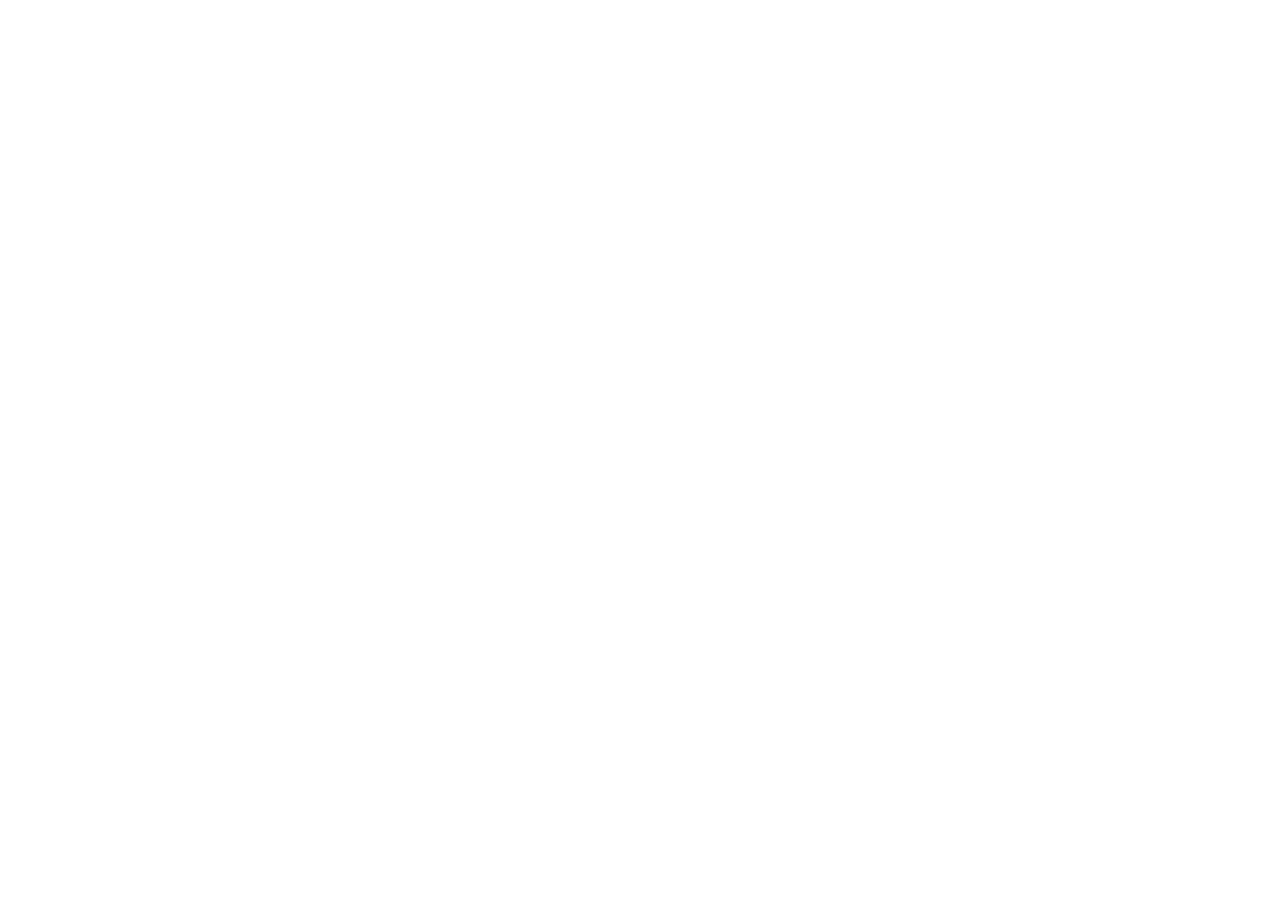
==== 014_/index.html @ b4be9fc0 "make file structure" ====
<!DOCTYPE html>
<html lang="en">
  <head>
    <meta charset="UTF-8" />
    <meta name="viewport" content="width=device-width, initial-scale=1.0" />
    <title>Document</title>
    <link rel="stylesheet" href="style.css" />
  </head>
  <body>
    <div class="viz"></div>
    <script src="static/libs/d3.min.js"></script>
    <script src="script.js"></script>
  </body>
</html>
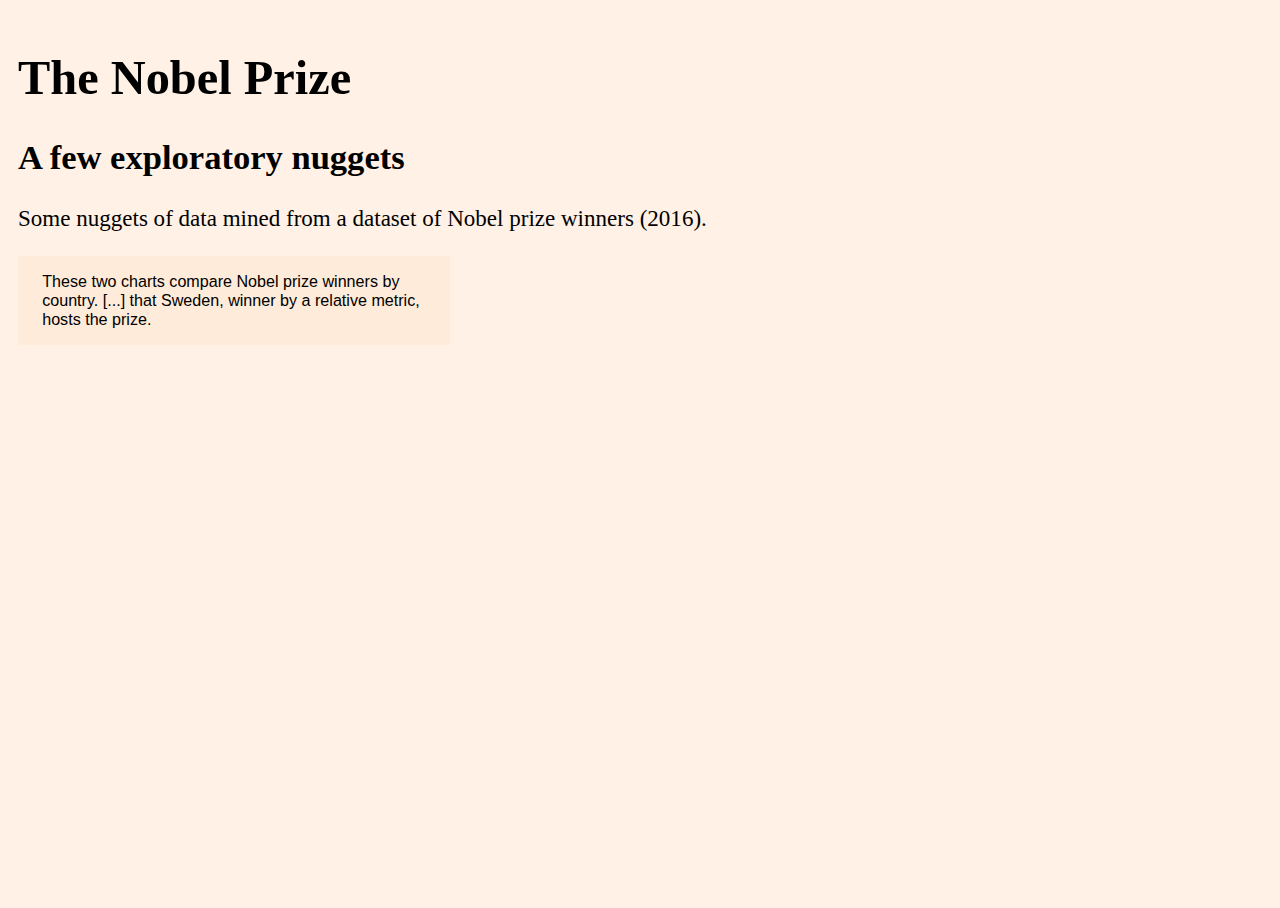
==== commit d3df8004: "add chapter 14 using the plot pngs for a website" ====
--- a/014_/index.html
+++ b/014_/index.html
@@ -7,7 +7,79 @@
     <link rel="stylesheet" href="style.css" />
   </head>
   <body>
+    <!-- <div class="main">
+      <h1 class="title">The Nobel Prize</h1>
+      <h2>A few exploratory nuggets</h2>
+
+      <div class="intro">
+        <p>
+          Some nuggets of data mined from a dataset fo Nobel prize winners
+          (2023).
+        </p>
+      </div>
+
+      <div class="conatiner" id="by-country-container">
+        <div class="info-box">
+          <p>
+            These two charts compare Nobel prize winners by country. The
+            absolute numbers are compared to the per-capita measure which takes
+            into account the population size of the respective countries.
+          </p>
+          <p>
+            Low winning outliers with less than two prizes are removed from the
+            relative set.
+          </p>
+          <p>
+            While the absolute prize tally shows the expected dominance of the
+            United States and historically influential countries, by adjusting
+            for population size we see a very different, arguably fairer
+            selection of achievements. Scandinavian countries do very well, as
+            does Switzerland, a favorite of Nobel prize winning emigres. One
+            caveat is that Sweden, winner by a relative metric, hosts the
+            prize.
+          </p>
+        </div>
+
+        <div class="chart-wraper" id="by-country">
+          <div class="chart">
+            <img src="images/country_absolute_prize_numbers.png" alt="" />
+          </div>
+
+          <div class="chart">
+            <img src="images/country_relative_prize_numbers.png" alt="" />
+          </div>
+        </div>
+      </div>
+    </div> -->
+
+    <div class="main">
+      <h1 class="title">The Nobel Prize</h1>
+      <h2>A few exploratory nuggets</h2>
+      <div class="intro">
+        <p>
+          Some nuggets of data mined from a dataset of Nobel prize winners
+          (2016).
+        </p>
+      </div>
+      <div class="container" id="by-country-container">
+        <div class="info-box">
+          <p>
+            These two charts compare Nobel prize winners by country. [...] that
+            Sweden, winner by a relative metric, hosts the prize.
+          </p>
+        </div>
+        <div class="chart-wrapper" id="by-country">
+          <div class="chart">
+            <img src="images/country_absolute_prize_numbers.png" alt="" />
+          </div>
+          <div class="chart">
+            <img src="images/country_relative_prize_numbers.png" alt="" />
+          </div>
+        </div>
+      </div>
+    </div>
     <div class="viz"></div>
+
     <script src="static/libs/d3.min.js"></script>
     <script src="script.js"></script>
   </body>
--- a/014_/style.css
+++ b/014_/style.css
@@ -0,0 +1,44 @@
+html,
+body {
+  height: 100%;
+  font-family: Georgia, serif;
+  background: #fff1e5;
+  font-size: 1.2em;
+}
+
+h1.title {
+  font-size: 2.1em;
+}
+
+.main {
+  padding: 10px;
+  padding-bottom: 100px;
+  min-width: 800px;
+  max-width: 1200px;
+}
+
+.container {
+  display: flex;
+}
+
+.chart-wrapper {
+  display: flex;
+  flex: 2;
+}
+
+.chart {
+  flex: 1;
+  padding: 0 1.5em;
+}
+
+.chart img {
+  max-height: 600px;
+}
+
+.info-box {
+  font-family: sans-serif;
+  flex: 1;
+  font-size: 0.7em;
+  padding: 0 1.5em;
+  background: #ffebd9;
+}
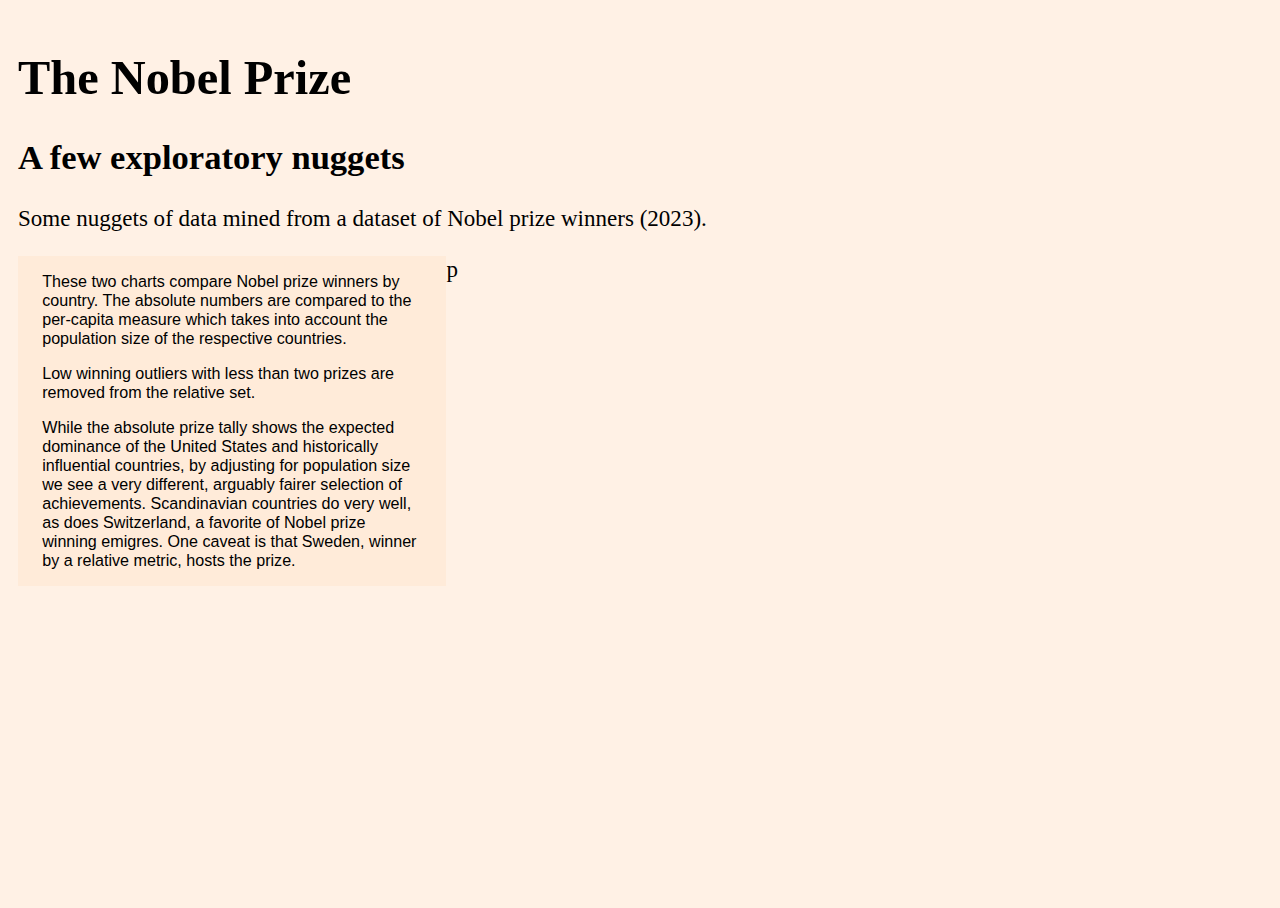
==== commit 9be83b15: "fix class in html" ====
--- a/014_/index.html
+++ b/014_/index.html
@@ -7,18 +7,18 @@
     <link rel="stylesheet" href="style.css" />
   </head>
   <body>
-    <!-- <div class="main">
+    <div class="main">
       <h1 class="title">The Nobel Prize</h1>
       <h2>A few exploratory nuggets</h2>
 
       <div class="intro">
         <p>
-          Some nuggets of data mined from a dataset fo Nobel prize winners
+          Some nuggets of data mined from a dataset of Nobel prize winners
           (2023).
         </p>
       </div>
 
-      <div class="conatiner" id="by-country-container">
+      <div class="container" id="by-country-container">
         <div class="info-box">
           <p>
             These two charts compare Nobel prize winners by country. The
@@ -40,34 +40,7 @@
           </p>
         </div>
 
-        <div class="chart-wraper" id="by-country">
-          <div class="chart">
-            <img src="images/country_absolute_prize_numbers.png" alt="" />
-          </div>
-
-          <div class="chart">
-            <img src="images/country_relative_prize_numbers.png" alt="" />
-          </div>
-        </div>
-      </div>
-    </div> -->
-
-    <div class="main">
-      <h1 class="title">The Nobel Prize</h1>
-      <h2>A few exploratory nuggets</h2>
-      <div class="intro">
-        <p>
-          Some nuggets of data mined from a dataset of Nobel prize winners
-          (2016).
-        </p>
-      </div>
-      <div class="container" id="by-country-container">
-        <div class="info-box">
-          <p>
-            These two charts compare Nobel prize winners by country. [...] that
-            Sweden, winner by a relative metric, hosts the prize.
-          </p>
-        </div>
+        p
         <div class="chart-wrapper" id="by-country">
           <div class="chart">
             <img src="images/country_absolute_prize_numbers.png" alt="" />
@@ -78,6 +51,7 @@
         </div>
       </div>
     </div>
+
     <div class="viz"></div>
 
     <script src="static/libs/d3.min.js"></script>
--- a/014_/style.css
+++ b/014_/style.css
@@ -42,3 +42,9 @@
   padding: 0 1.5em;
   background: #ffebd9;
 }
+
+@media screen and (max-width: 1000px) {
+  #by-country-container {
+    flex-direction: column-reverse;
+  }
+}
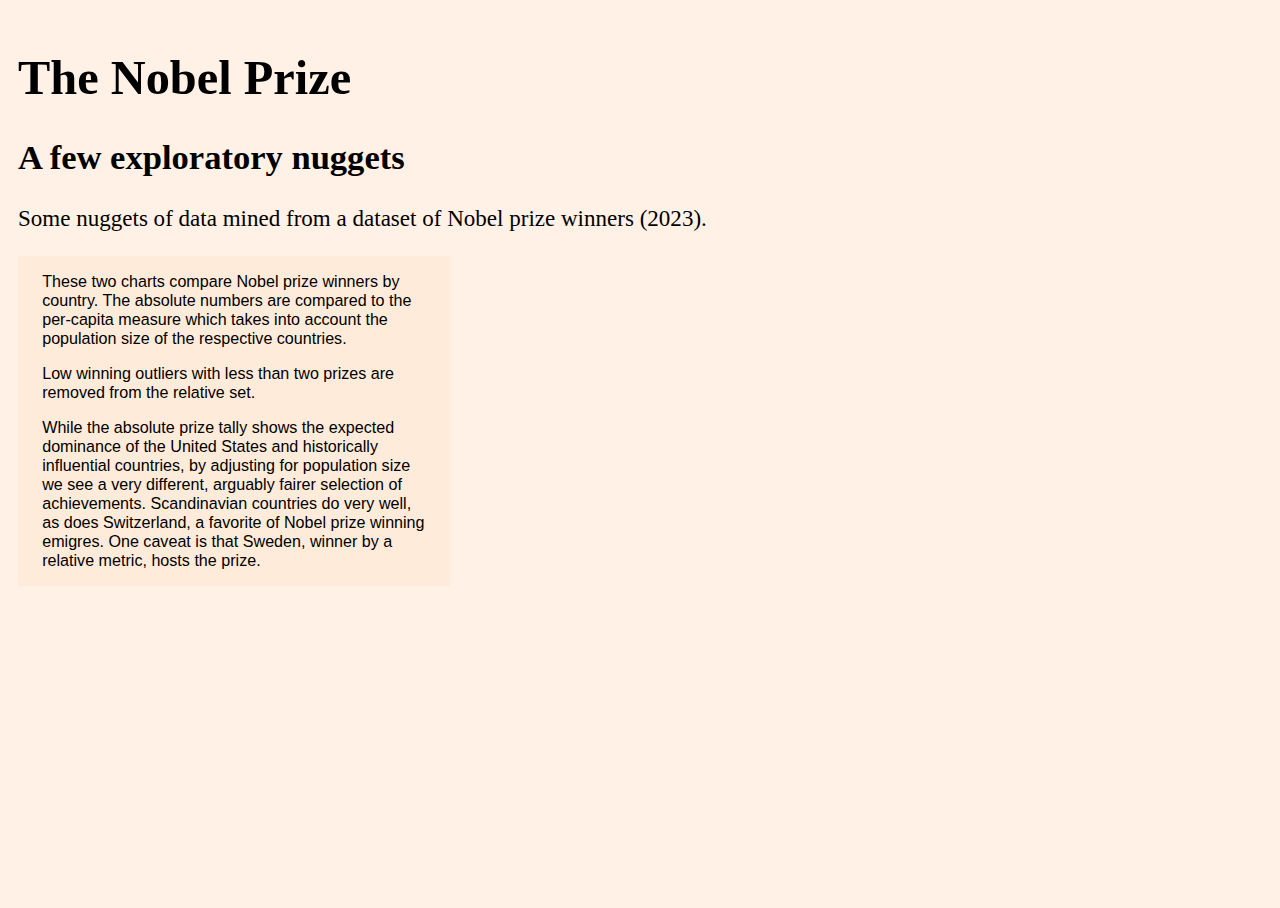
==== commit 05477926: "removed random p in html" ====
--- a/014_/index.html
+++ b/014_/index.html
@@ -40,7 +40,6 @@
           </p>
         </div>
 
-        p
         <div class="chart-wrapper" id="by-country">
           <div class="chart">
             <img src="images/country_absolute_prize_numbers.png" alt="" />
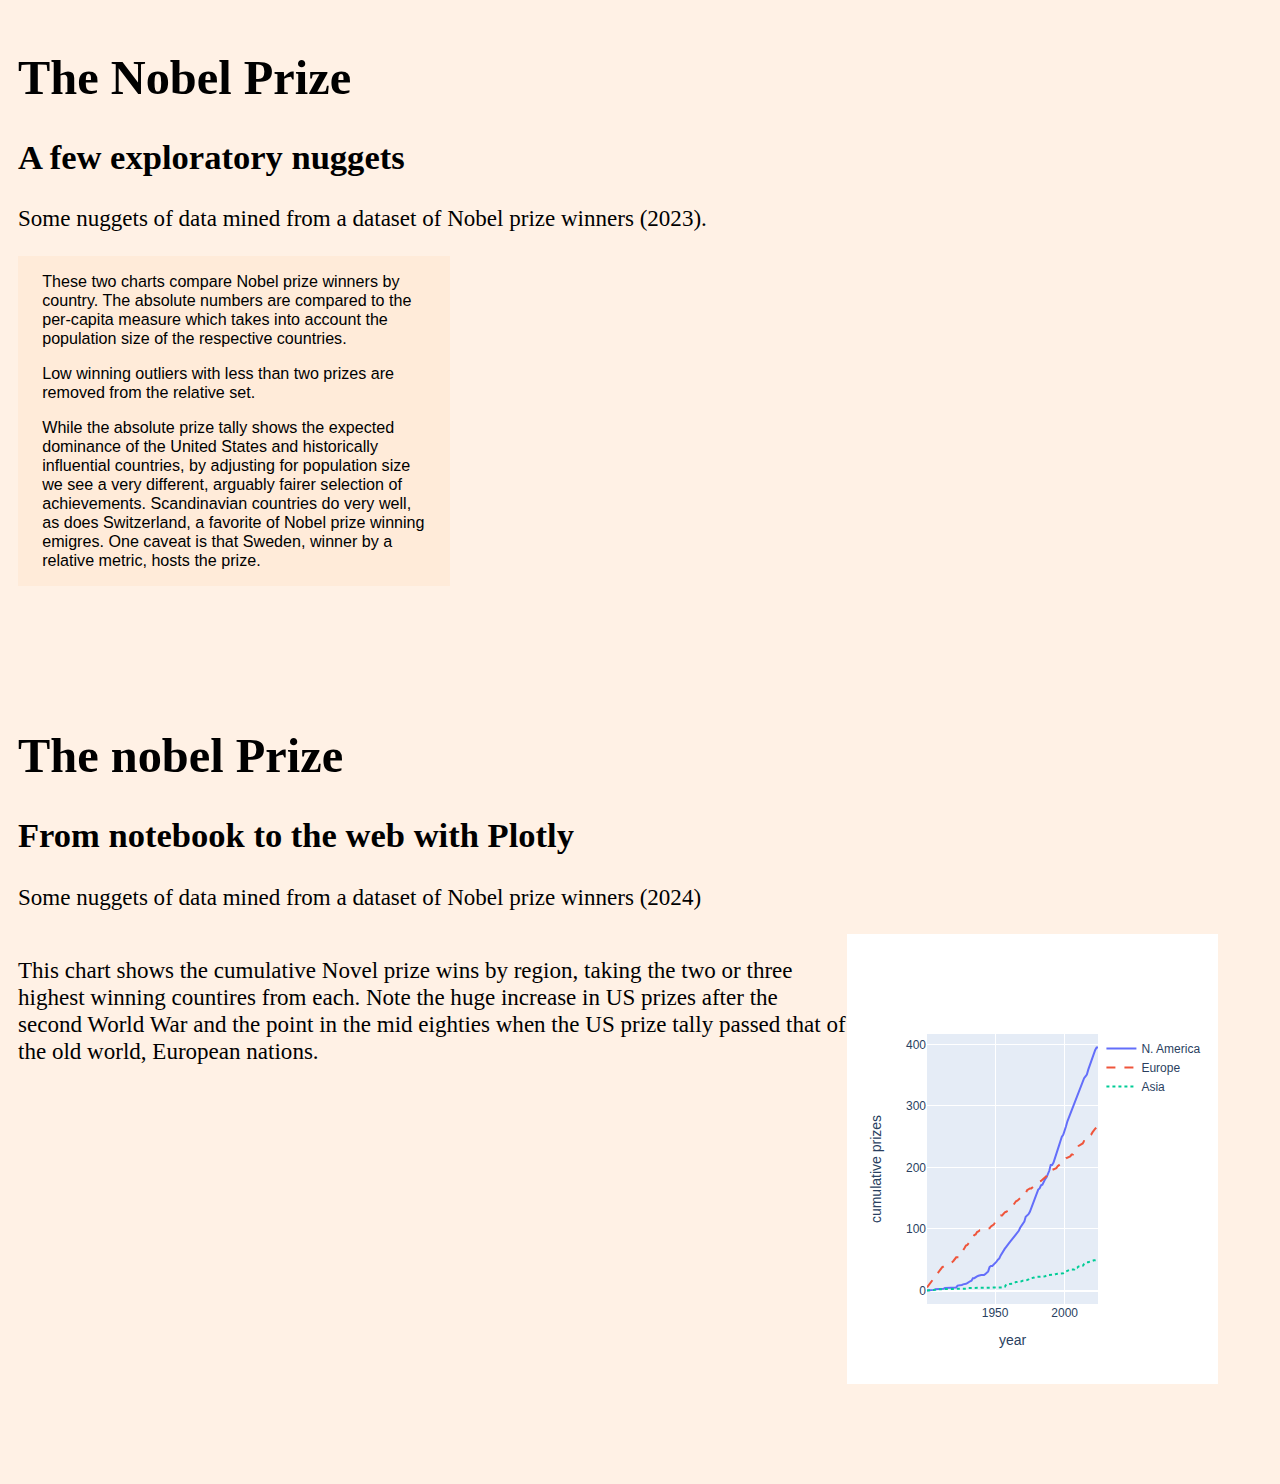
==== commit c18196b5: "plotly in the web" ====
--- a/014_/index.html
+++ b/014_/index.html
@@ -51,9 +51,37 @@
       </div>
     </div>
 
-    <div class="viz"></div>
+    <div class="main">
+      <h1 class="title">The nobel Prize</h1>
+      <h2>From notebook to the web with Plotly</h2>
 
+      <div class="intro">
+        <p>
+          Some nuggets of data mined from a dataset of Nobel prize winners
+          (2024)
+        </p>
+      </div>
+
+      <div class="container" id="by-country-container">
+        <p>
+          This chart shows the cumulative Novel prize wins by region, taking
+          the two or three highest winning countires from each. Note the huge
+          increase in US prizes after the second World War and the point in the
+          mid eighties when the US prize tally passed that of the old world,
+          European nations.
+        </p>
+
+        <div
+          id="9ab37414-ca16-45c1-bdde-4e2a7a34a14d"
+          class="plotly-graph-div"
+          style="height: 100%; width: 100%"
+        ></div>
+      </div>
+    </div>
+
+    <script src="https://cdn.plot.ly/plotly-2.12.1.min.js"></script>
     <script src="static/libs/d3.min.js"></script>
     <script src="script.js"></script>
+    <div class="viz"></div>
   </body>
 </html>
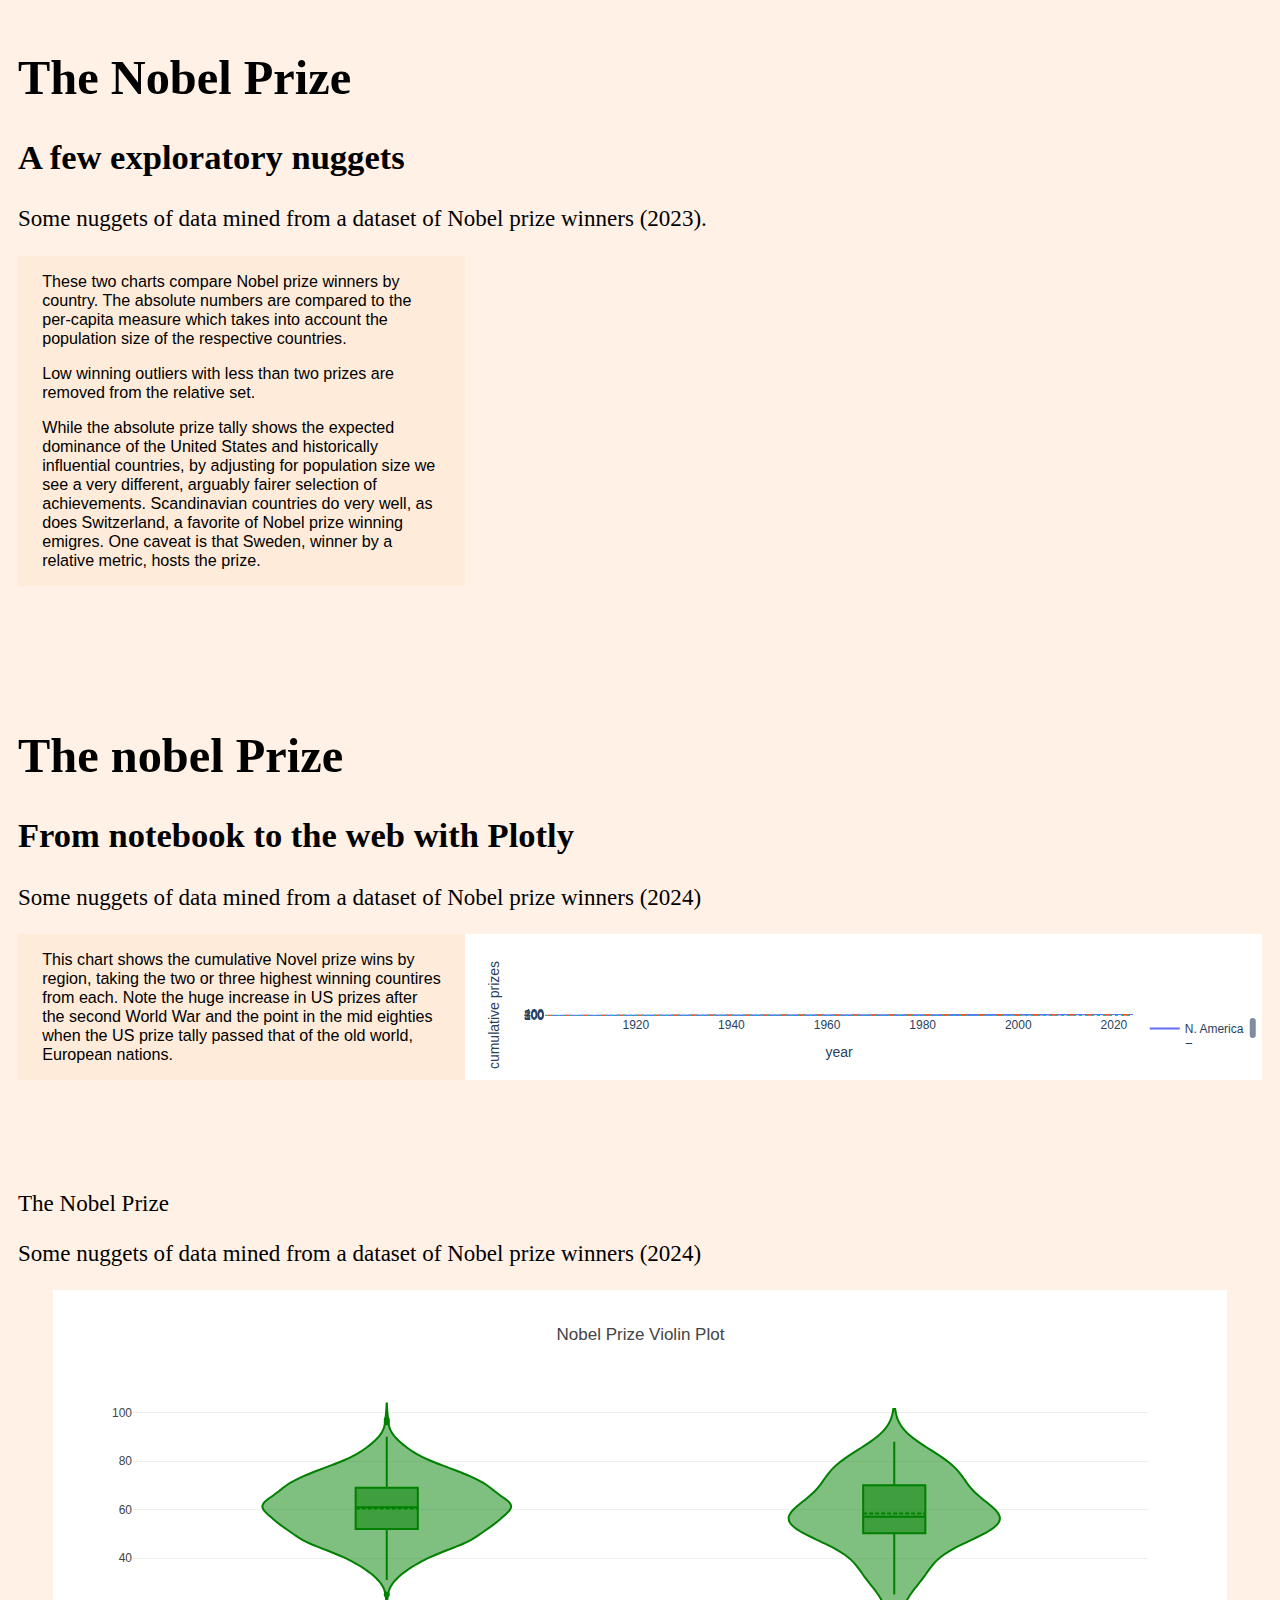
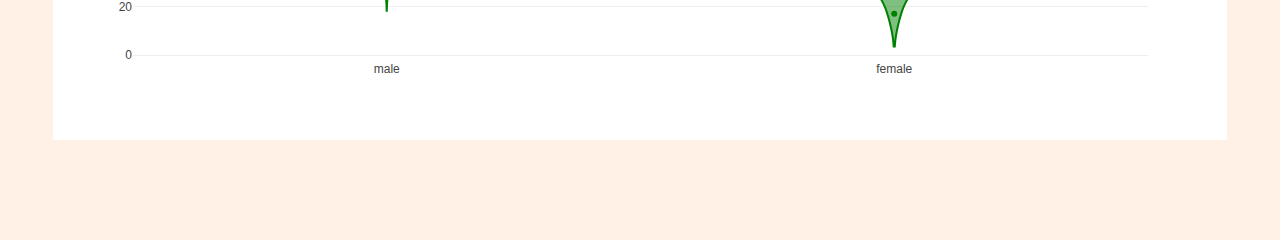
==== commit 060aec8a: "making chart with js" ====
--- a/014_/index.html
+++ b/014_/index.html
@@ -61,21 +61,37 @@
           (2024)
         </p>
       </div>
+      <div class="container" id="by-country-container">
+        <div class="info-box">
+          <p>
+            This chart shows the cumulative Novel prize wins by region, taking
+            the two or three highest winning countires from each. Note the huge
+            increase in US prizes after the second World War and the point in
+            the mid eighties when the US prize tally passed that of the old
+            world, European nations.
+          </p>
+        </div>
 
-      <div class="container" id="by-country-container">
+        <div class="chart-wrapper" id="by-country">
+          <div
+            id="9ab37414-ca16-45c1-bdde-4e2a7a34a14d"
+            class="plotly-graph-div"
+            style="height: 100%; width: 100%"
+          ></div>
+        </div>
+      </div>
+    </div>
+
+    <div class="main">
+      <div class="tilte">The Nobel Prize</div>
+      <div class="intro">
         <p>
-          This chart shows the cumulative Novel prize wins by region, taking
-          the two or three highest winning countires from each. Note the huge
-          increase in US prizes after the second World War and the point in the
-          mid eighties when the US prize tally passed that of the old world,
-          European nations.
+          Some nuggets of data mined from a dataset of Nobel prize winners
+          (2024)
         </p>
-
-        <div
-          id="9ab37414-ca16-45c1-bdde-4e2a7a34a14d"
-          class="plotly-graph-div"
-          style="height: 100%; width: 100%"
-        ></div>
+      </div>
+      <div class="chart-wrapper">
+        <div class="chart" id="award_age"></div>
       </div>
     </div>
 
--- a/014_/style.css
+++ b/014_/style.css
@@ -14,7 +14,7 @@
   padding: 10px;
   padding-bottom: 100px;
   min-width: 800px;
-  max-width: 1200px;
+  max-width: 1400px;
 }
 
 .container {
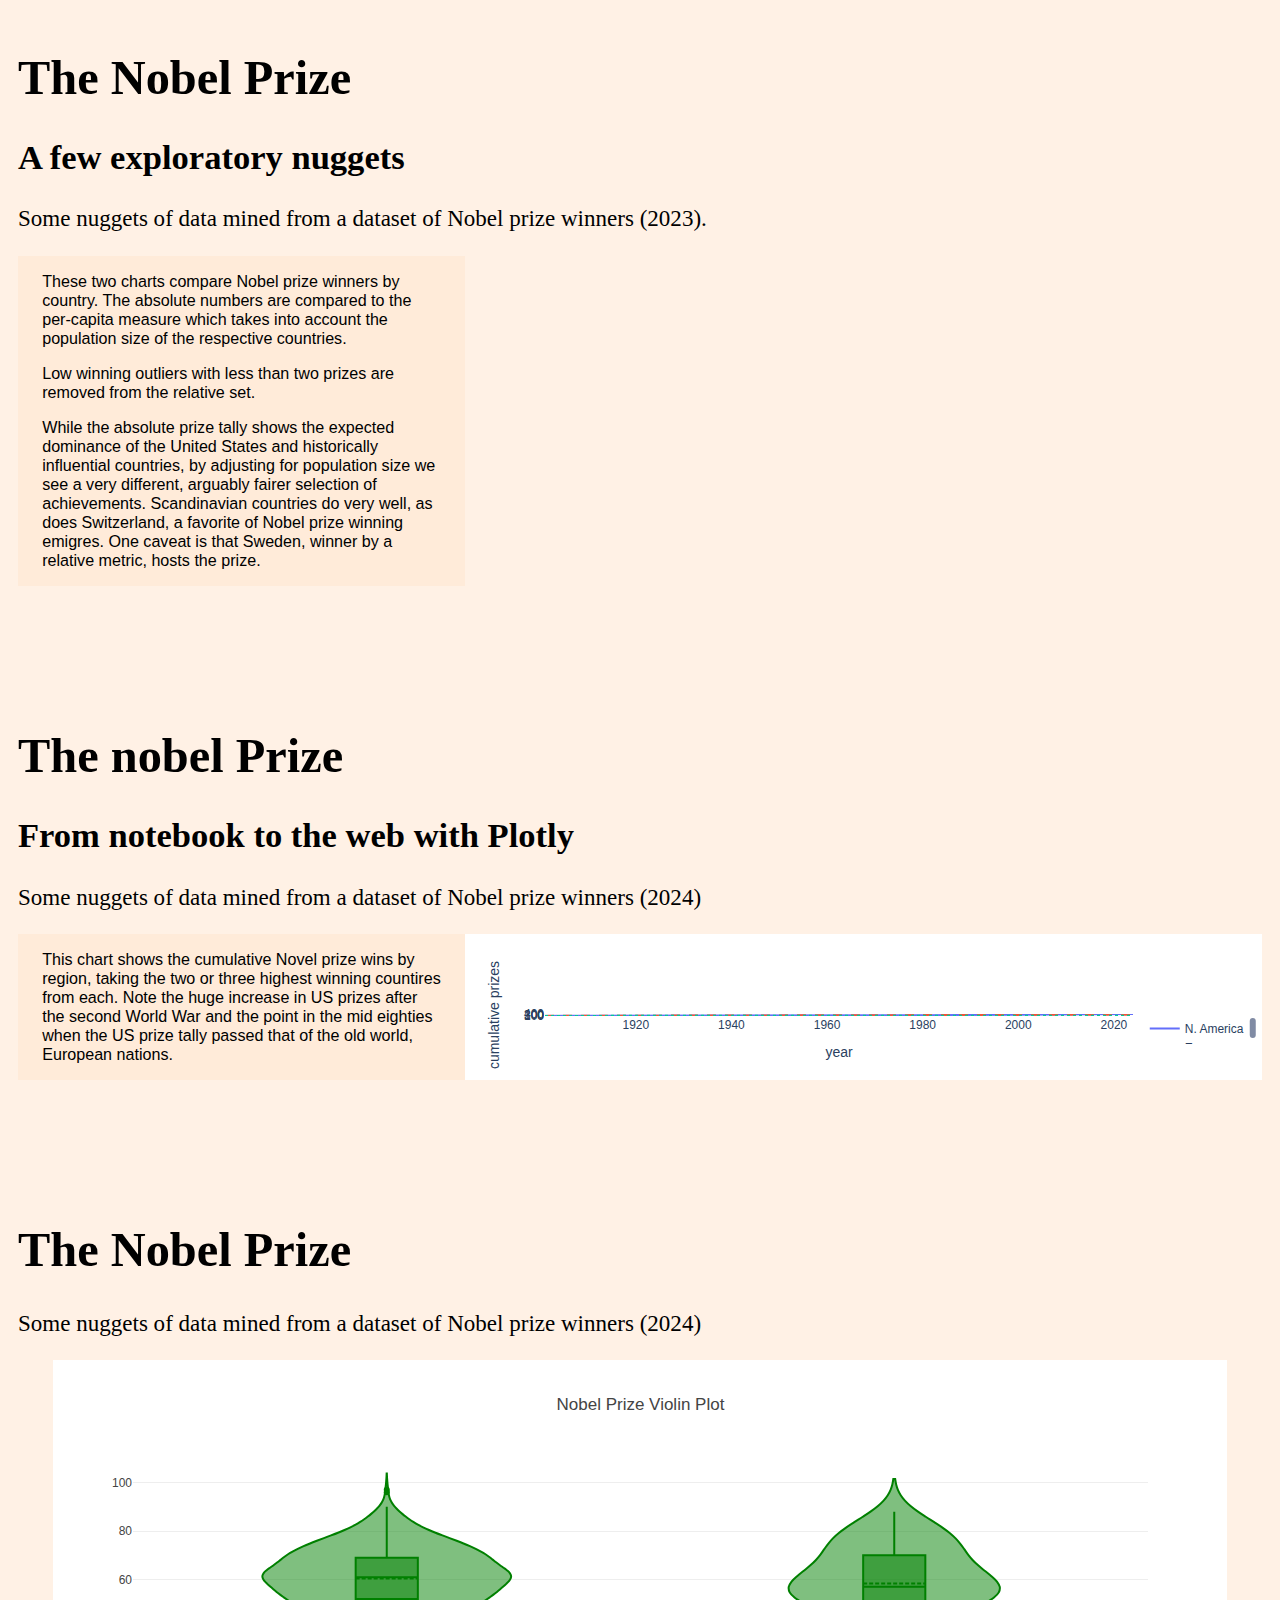
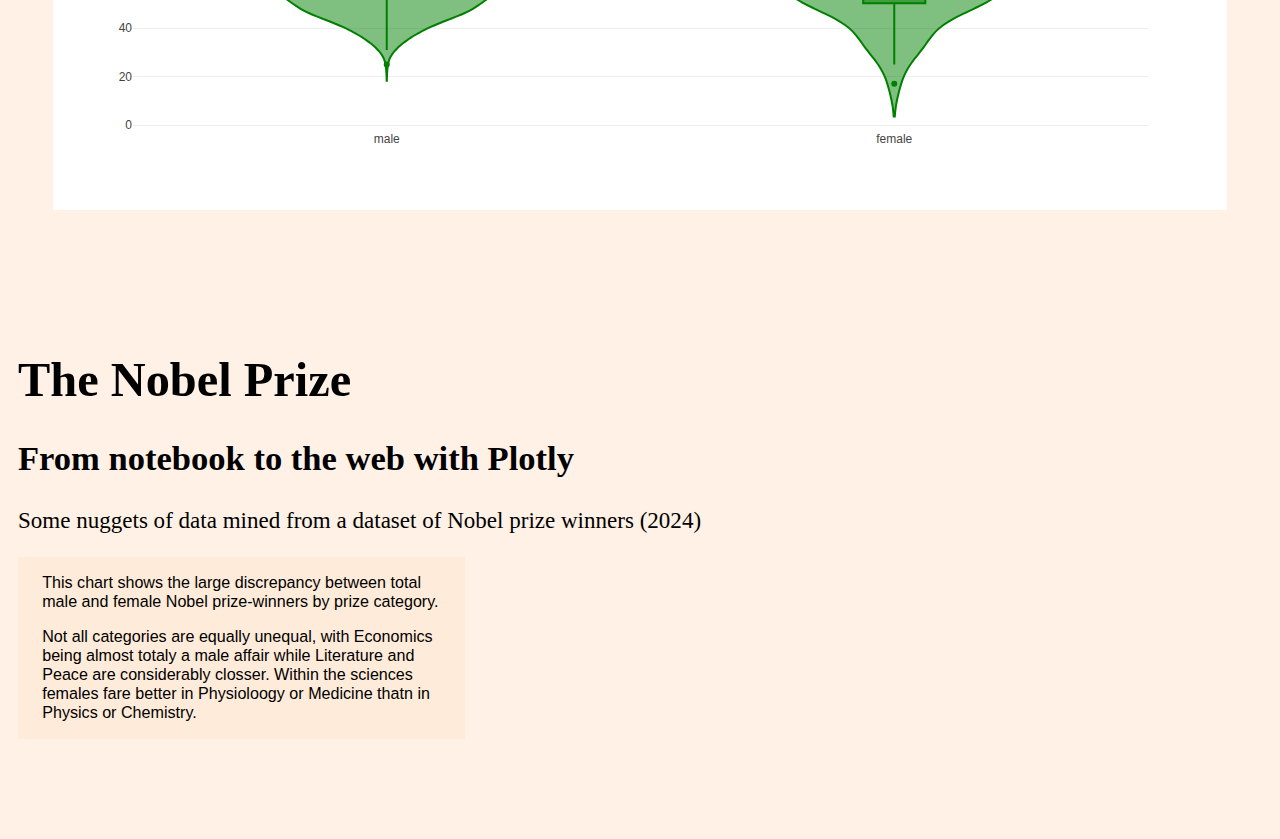
==== commit 6eeb8574: "add chart using d3" ====
--- a/014_/index.html
+++ b/014_/index.html
@@ -83,7 +83,7 @@
     </div>
 
     <div class="main">
-      <div class="tilte">The Nobel Prize</div>
+      <h1 class="title">The Nobel Prize</h1>
       <div class="intro">
         <p>
           Some nuggets of data mined from a dataset of Nobel prize winners
@@ -95,6 +95,35 @@
       </div>
     </div>
 
+    <div class="main">
+      <h1 class="title">The Nobel Prize</h1>
+      <h2>From notebook to the web with Plotly</h2>
+
+      <div class="intro">
+        <p>
+          Some nuggets of data mined from a dataset of Nobel prize winners
+          (2024)
+        </p>
+      </div>
+      <div class="container" id="by-country-container">
+        <div class="info-box">
+          <p>
+            This chart shows the large discrepancy between total male and
+            female Nobel prize-winners by prize category.
+          </p>
+          <p>
+            Not all categories are equally unequal, with Economics being almost
+            totaly a male affair while Literature and Peace are considerably
+            closser. Within the sciences females fare better in Physioloogy or
+            Medicine thatn in Physics or Chemistry.
+          </p>
+        </div>
+        <div class="chart-wrapper">
+          <div class="chart" id="gender-category"></div>
+        </div>
+      </div>
+    </div>
+
     <script src="https://cdn.plot.ly/plotly-2.12.1.min.js"></script>
     <script src="static/libs/d3.min.js"></script>
     <script src="script.js"></script>
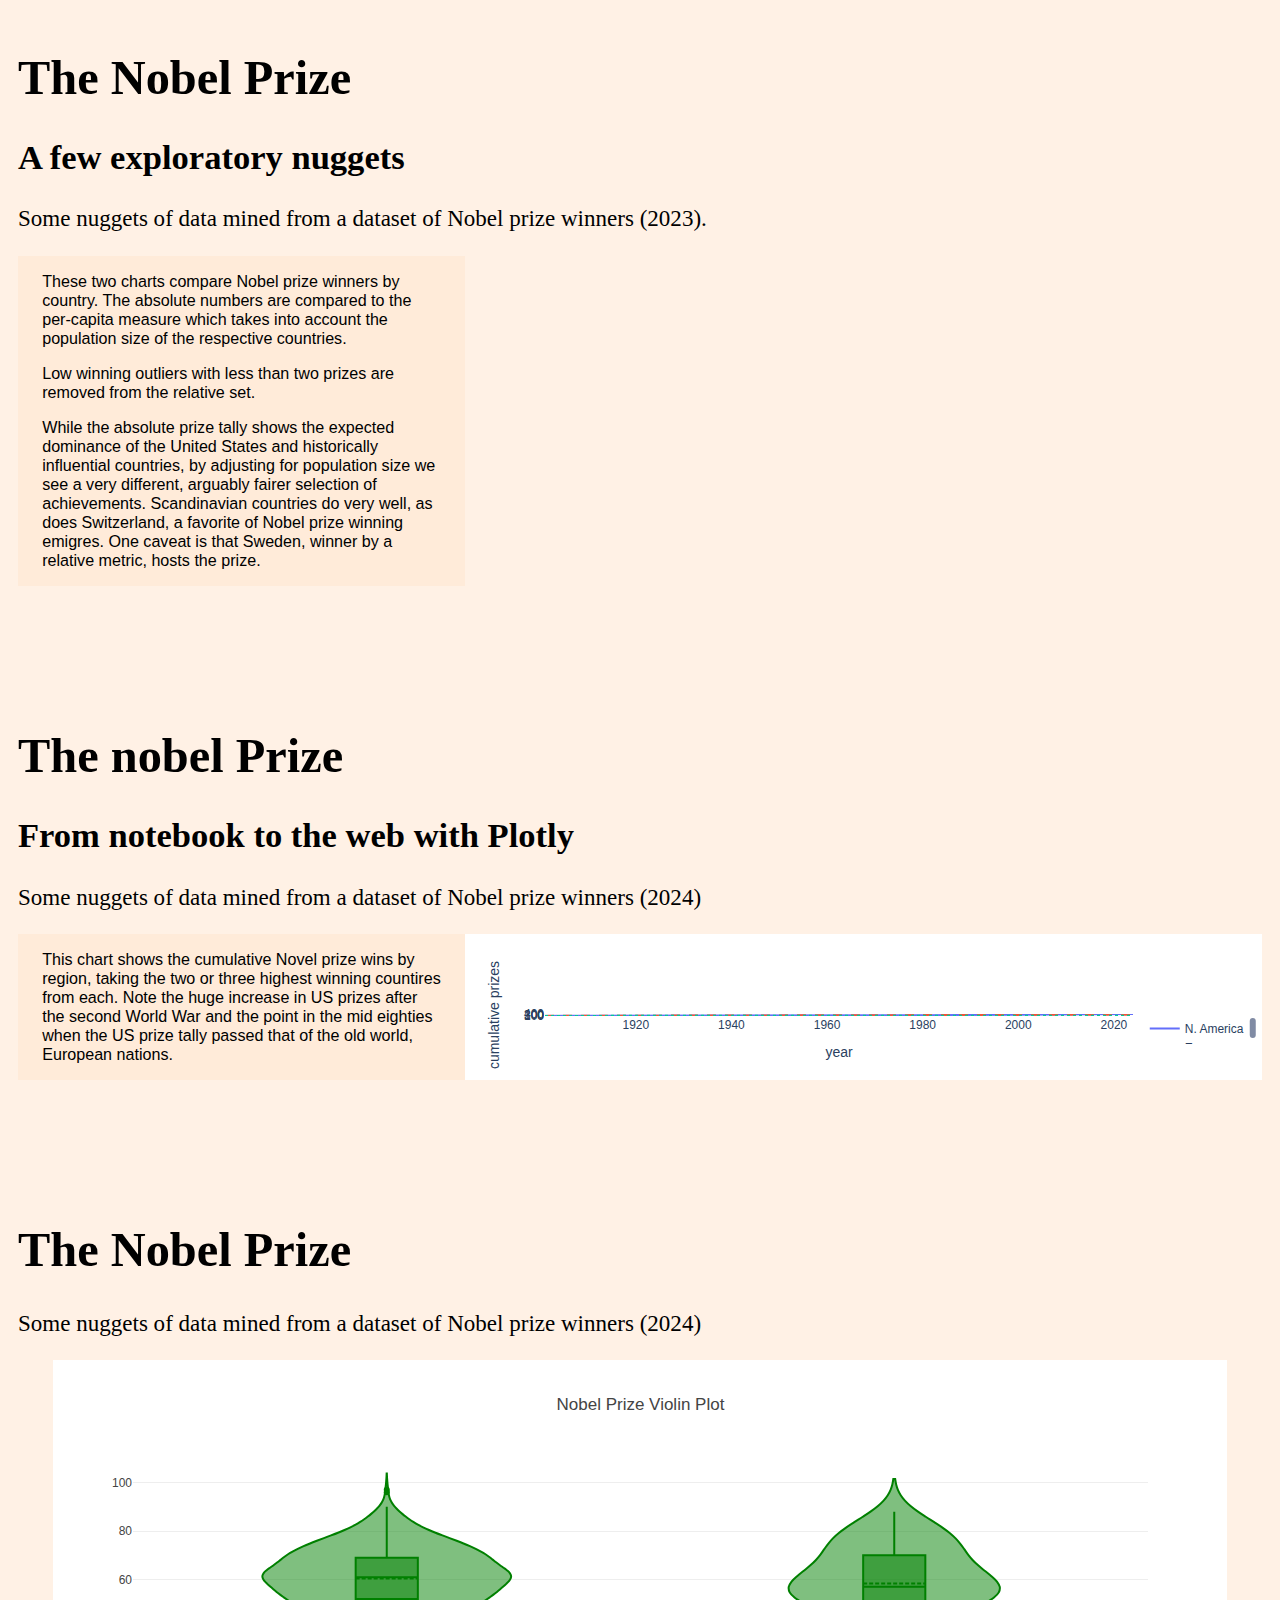
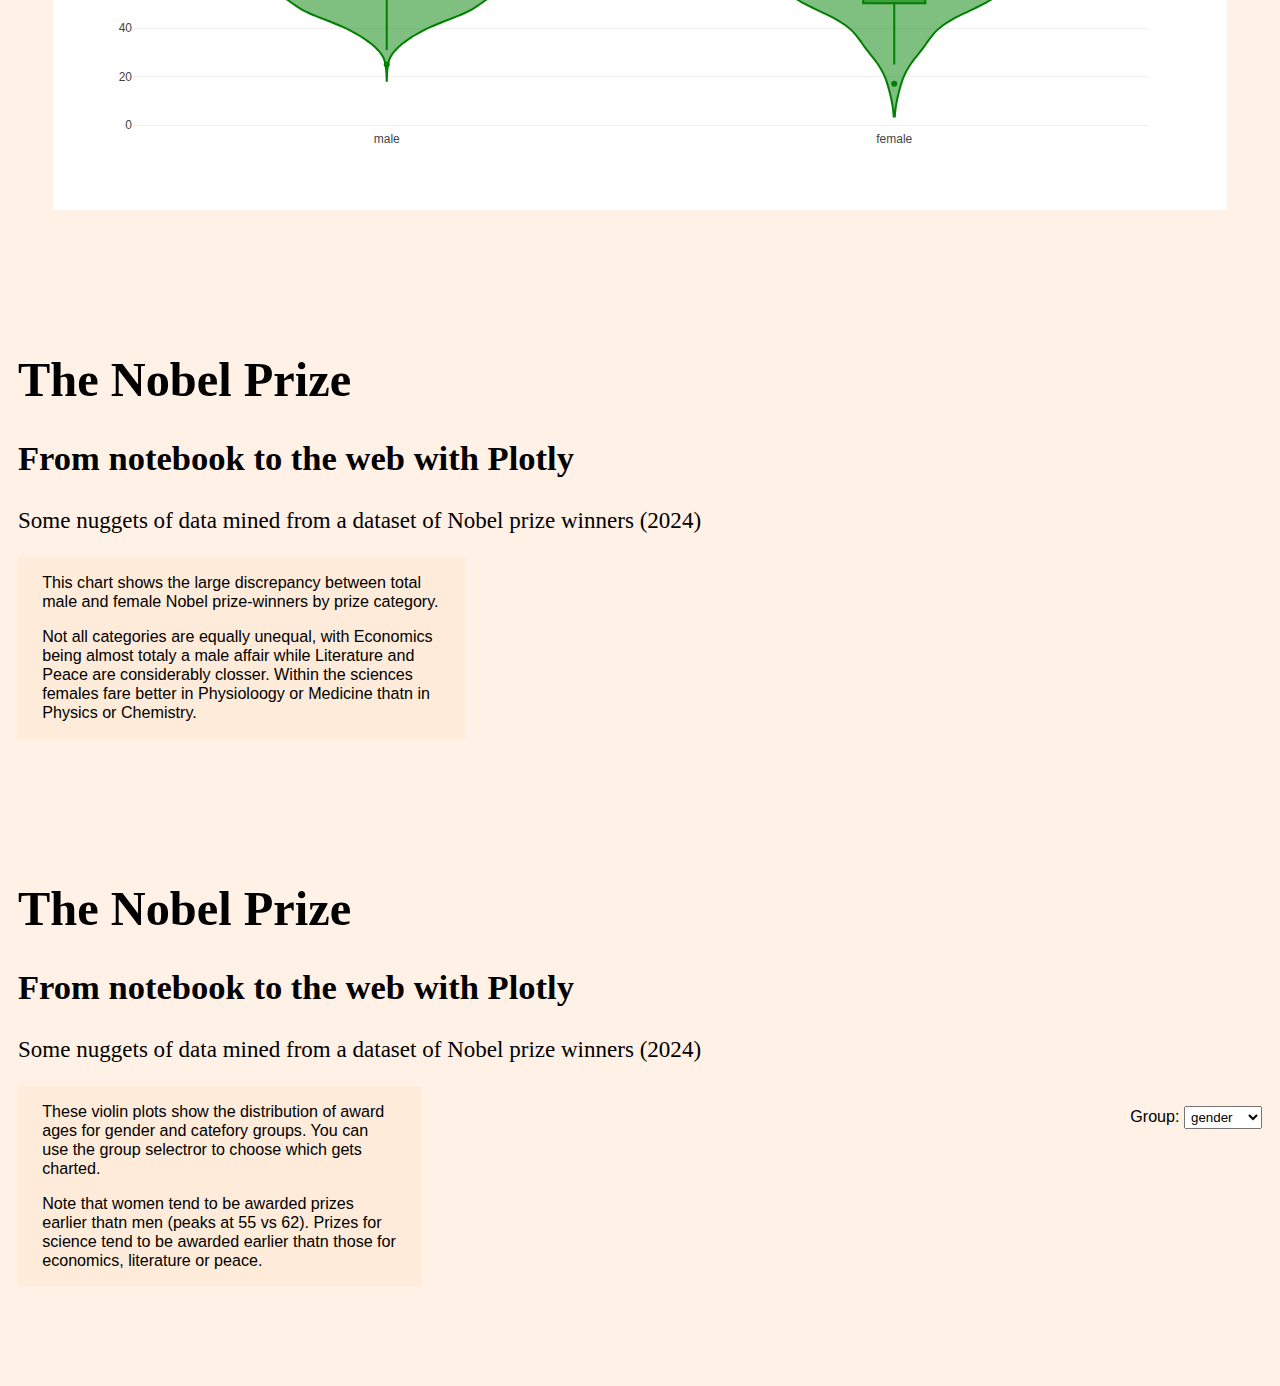
==== commit e682a03f: "make user driven graphs" ====
--- a/014_/index.html
+++ b/014_/index.html
@@ -124,6 +124,38 @@
       </div>
     </div>
 
+    <div class="main">
+      <h1 class="title">The Nobel Prize</h1>
+      <h2>From notebook to the web with Plotly</h2>
+
+      <div class="intro">
+        <p>
+          Some nuggets of data mined from a dataset of Nobel prize winners
+          (2024)
+        </p>
+      </div>
+      <div class="container" id="by-country-container">
+        <div class="info-box">
+          <p>
+            These violin plots show the distribution of award ages for gender and catefory groups. You can use the group selectror to choose which gets charted.
+          </p>
+          <p>
+            Note that women tend to be awarded prizes earlier thatn men (peaks at 55 vs 62). Prizes for science tend to be awarded earlier thatn those for economics, literature or peace.
+          </p>
+        </div>
+
+      <div class="chart-wrapper">
+        <div class="chart" id="violin-group"></div>
+      </div>
+
+      <div id="chart-controls">
+        <div id="nobel-group-select-holder">
+          <label for="nobel-group">Group:</label>
+          <select name="nobel-group" id="nobel-group"></select>
+        </div>
+      </div>
+    </div>
+
     <script src="https://cdn.plot.ly/plotly-2.12.1.min.js"></script>
     <script src="static/libs/d3.min.js"></script>
     <script src="script.js"></script>
--- a/014_/style.css
+++ b/014_/style.css
@@ -48,3 +48,17 @@
     flex-direction: column-reverse;
   }
 }
+
+/* User-Driven Plotly with JavaScript and HTML */
+
+#chart-controls {
+  display: flex;
+  justify-content: conter;
+  font-family: sans-serif;
+  font-size: 0.7em;
+  margin: 20px 0;
+}
+
+select {
+  padding: 2px;
+}
